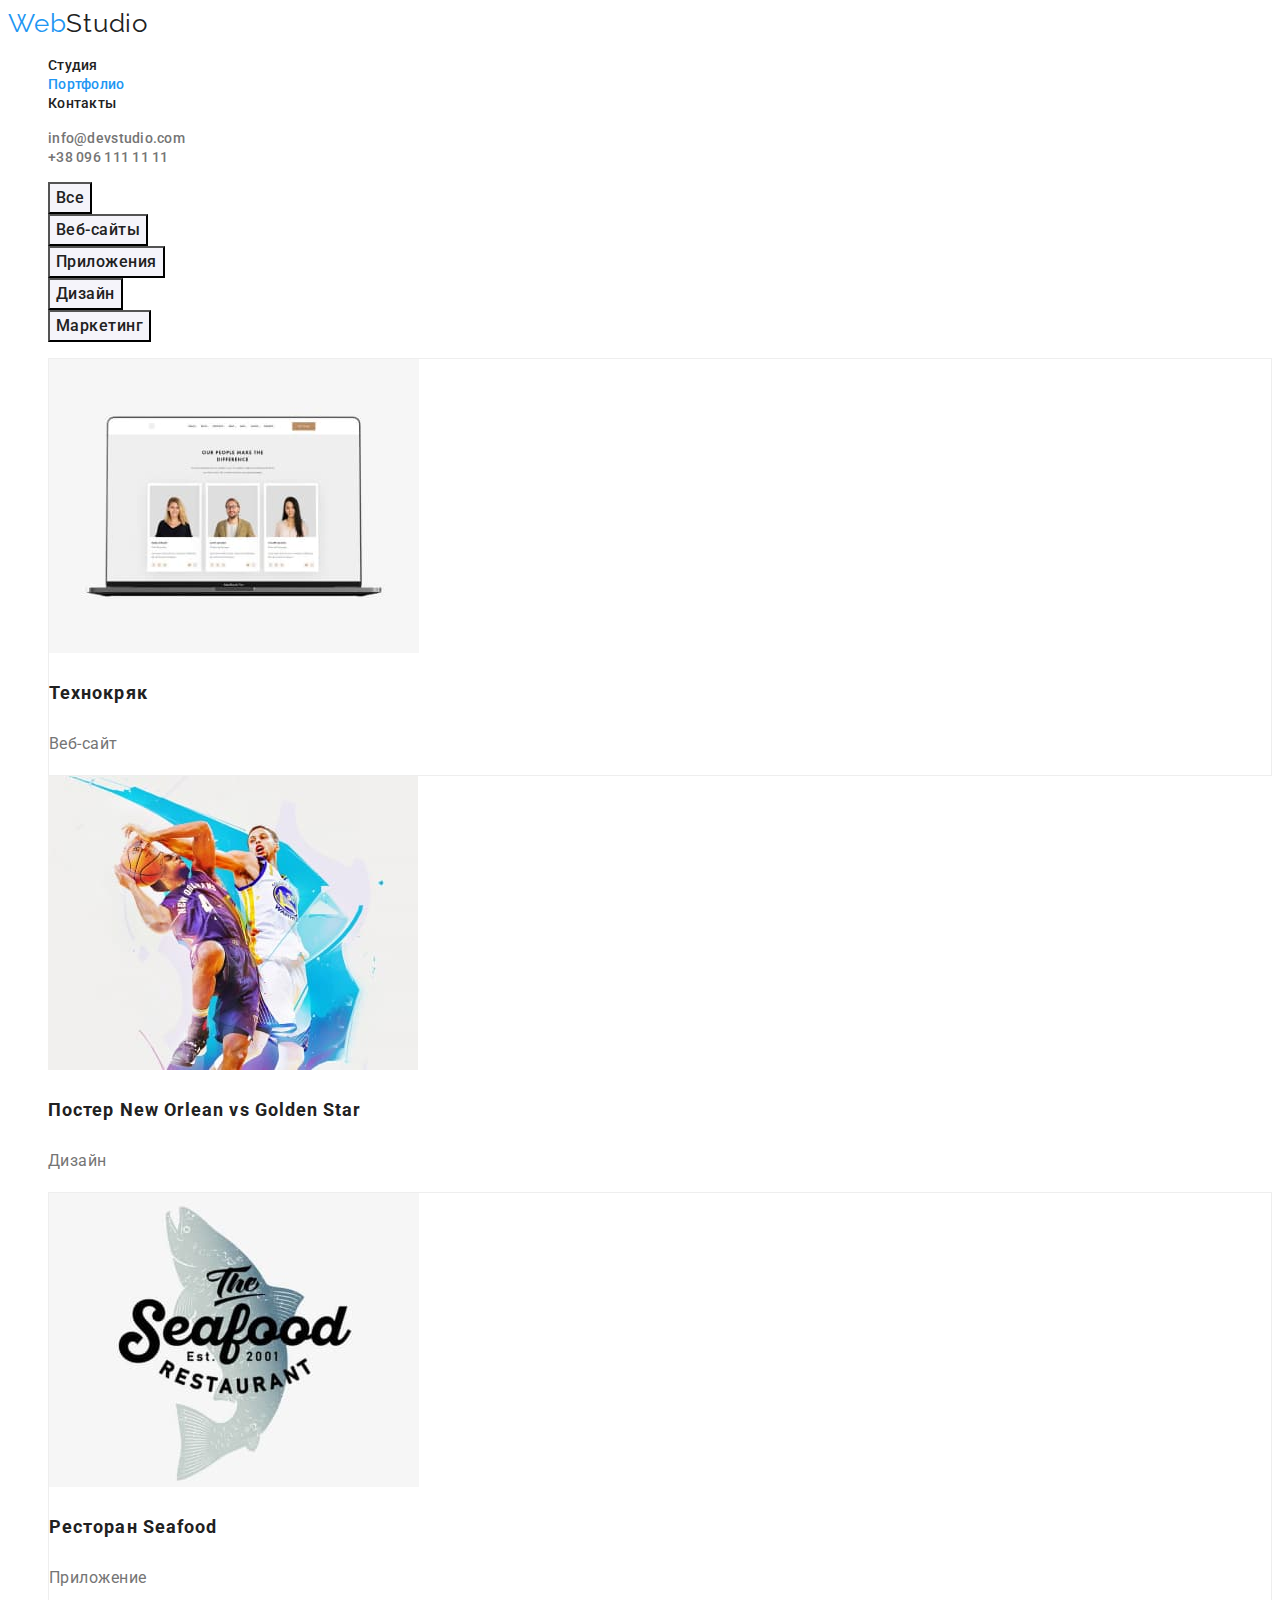
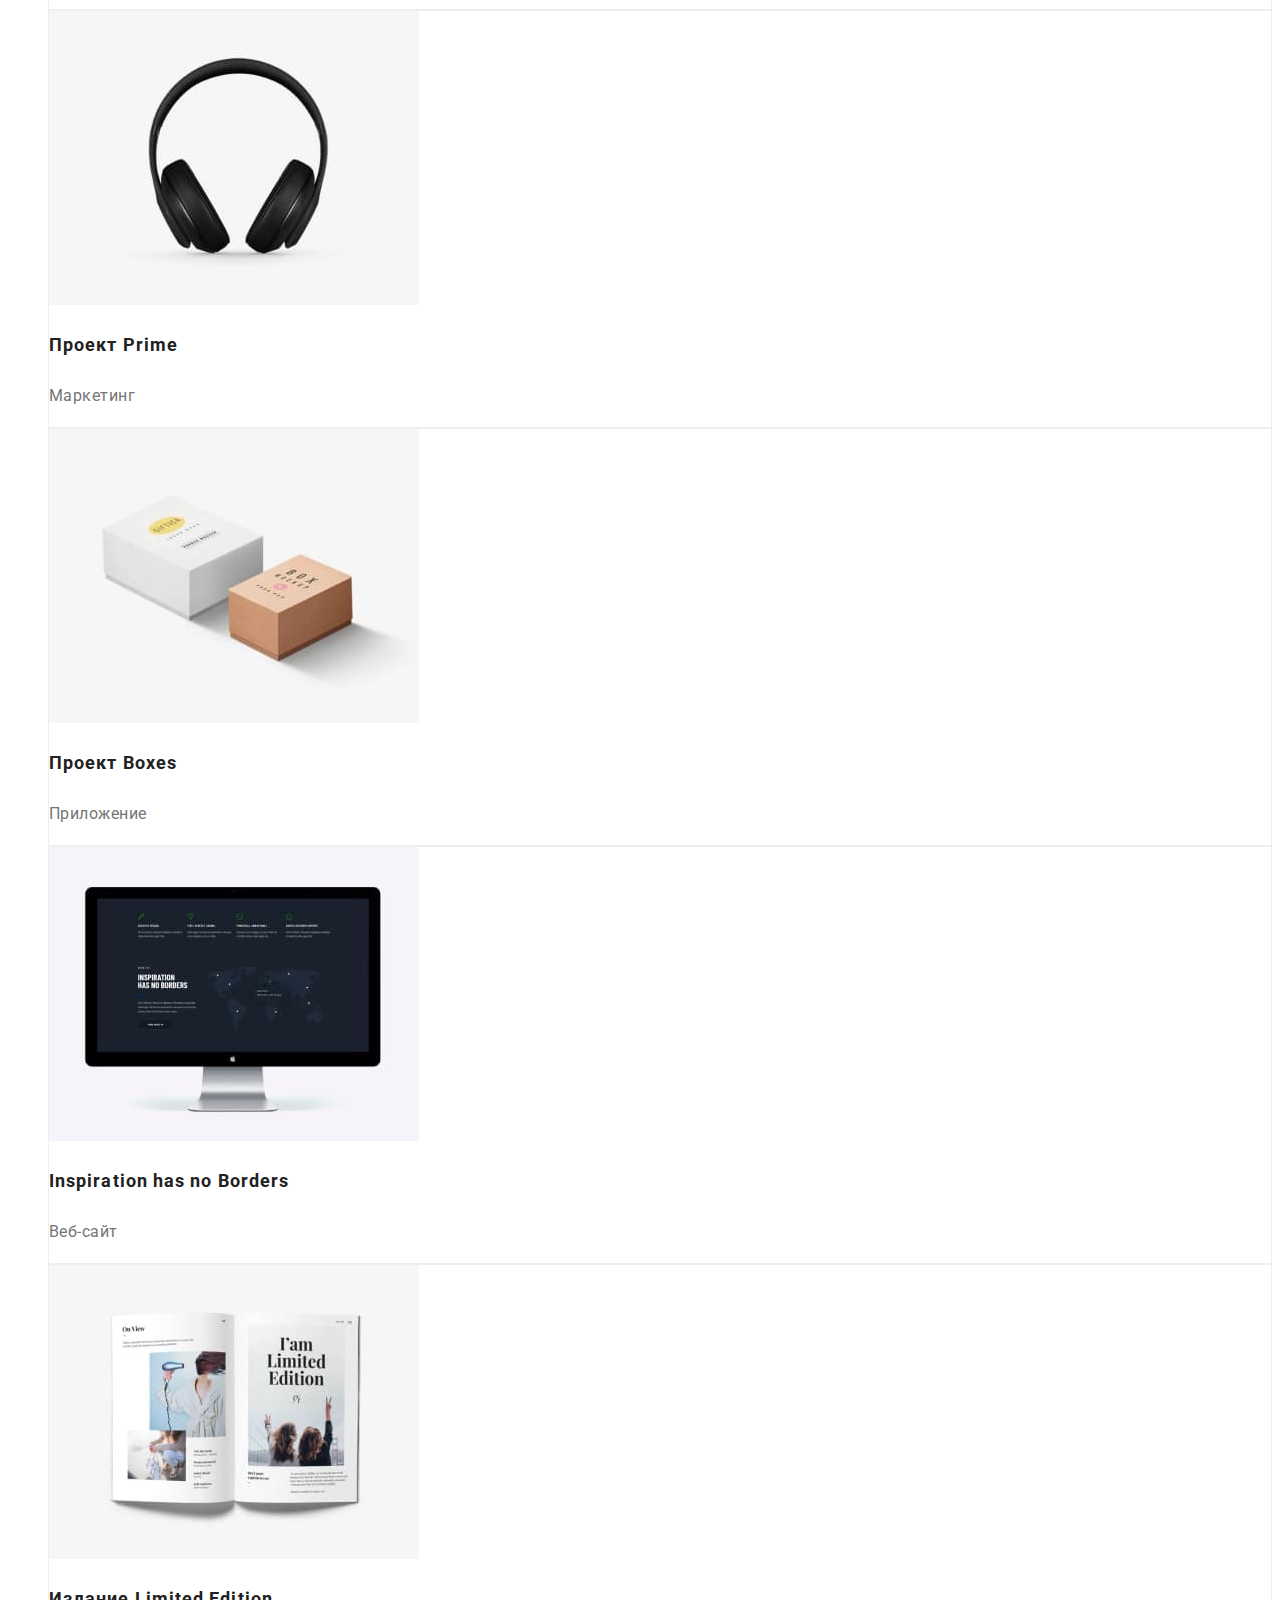
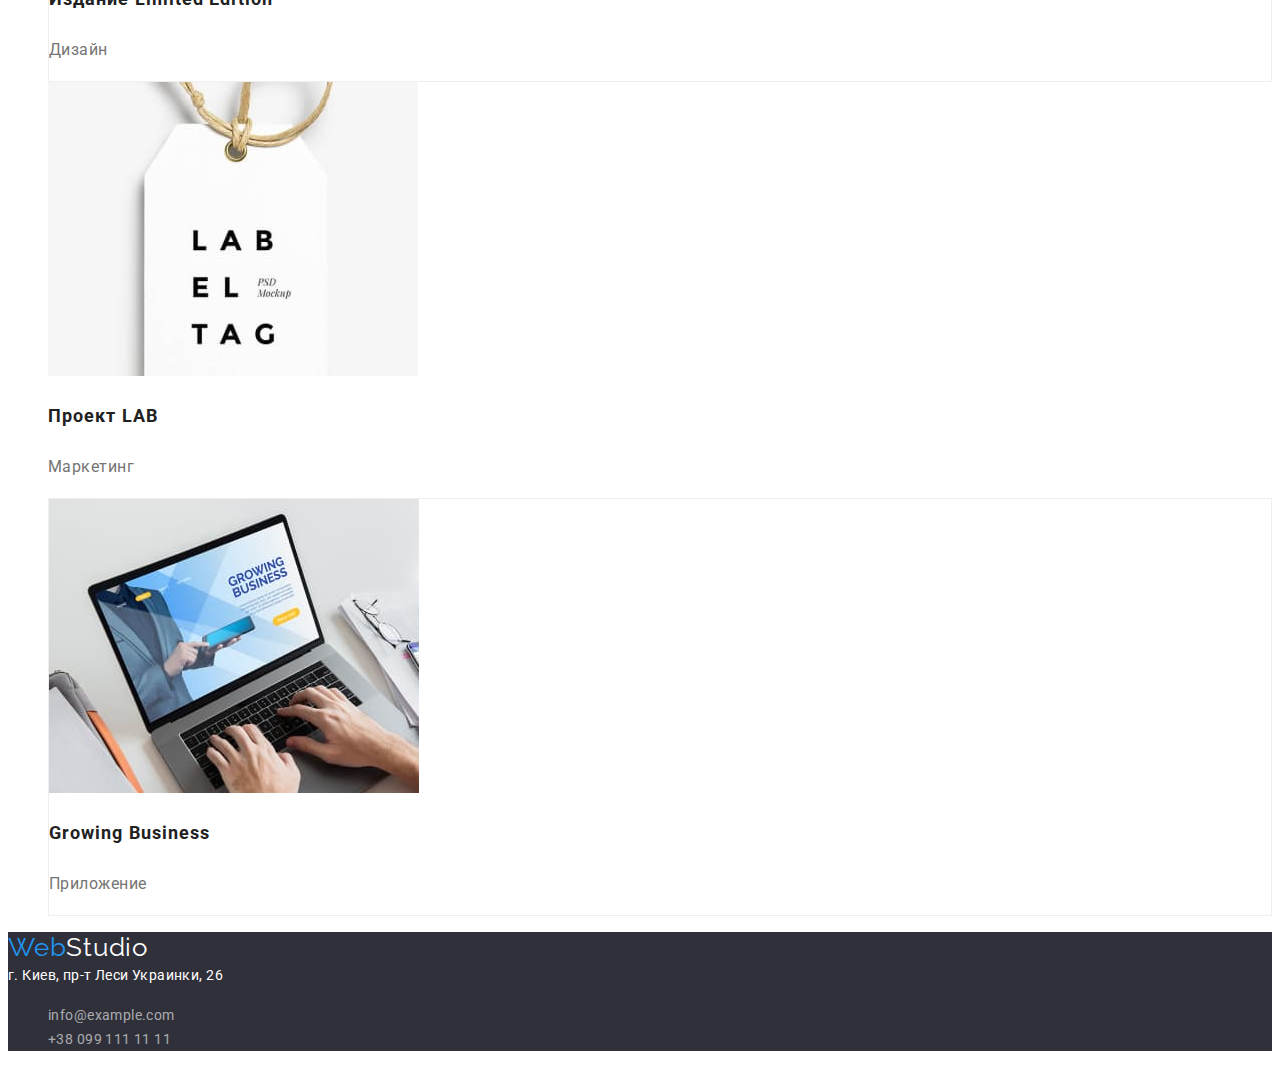
==== portfolio.html @ fc3a2553 "Initial commit" ====
<!DOCTYPE html>
<html lang="ru">
  <head>
    <meta charset="UTF-8" />
    <meta http-equiv="X-UA-Compatible" content="IE=edge" />
    <meta name="viewport" content="width=device-width, initial-scale=1.0" />
    <title>Portfolio</title>
    <link
      href="https://fonts.googleapis.com/css2?family=Raleway:wght@700&family=Roboto:wght@400;500;700;900&display=swap"
      rel="stylesheet"/>
    <link rel="stylesheet" href="./css/styles.css" />
  </head>
  <body>
    <header class="header">
      <nav class="nav">
        <a class="nav-logo" href="./index.html" lang="en"><span class="slogan">Web</span>Studio</a>
        <ul class="nav-list">
          <li><a class="nav-link" href="./index.html">Студия</a></li>
          <li><a class="nav-link current" href="./portfolio.html">Портфолио</a></li>
          <li><a class="nav-link" href="/Контакты">Контакты</a></li>
        </ul>
      </nav>
      <ul class="header-list">
        <li><a class="header-link" href="mailto:info@devstudio.com">info@devstudio.com</a></li>
        <li><a class="header-link" href="tel:+380961111111">+38 096 111 11 11</a></li>
      </ul>
    </header>
    <main class="main">
      <section class="progect">
        <h1 hidden>Портфолио</h1>
        <ul class="progect-filtre">
          <li><button class="filtre-btn" type="button">Все</button></li>
          <li><button class="filtre-btn" type="button">Веб-сайты</button></li>
          <li><button class="filtre-btn" type="button">Приложения</button></li>
          <li><button class="filtre-btn" type="button">Дизайн</button></li>
          <li><button class="filtre-btn" type="button">Маркетинг</button></li>
        </ul>
        <ul class="progect-list">
          <li class="progect-item">
            <img
              class="progect-photo"
              src="./images/portfolio/img1.jpg"
              alt="Пример веб-страницы на ноутбуке"
              width="370"
              height="294"
            />
            <h3 class="progect-title">Технокряк</h3>
            <p class="progect-text">Веб-сайт</p>
          </li>
          <li class="progecto-item">
            <img
              class="progect-photo"
              src="./images/portfolio/img2.jpg"
              alt="Постер баскетбол Новый Орлеан против Золотых звезд"
              width="370"
              height="294"
            />
            <h3 class="progect-title">Постер New Orlean vs Golden Star</h3>
            <p class="progect-text">Дизайн</p>
          </li>
          <li class="progect-item">
            <img
              class="progect-photo"
              src="./images/portfolio/img3.jpg"
              alt="Эмблема рестрорана Морская еда"
              width="370"
              height="294"
            />
            <h3 class="progect-title">Ресторан Seafood</h3>
            <p class="progect-text">Приложение</p>
          </li>
          <li class="progect-item">
            <img
              class="progect-photo"
              src="./images/portfolio/img4.jpg"
              alt="Черные блу туз наушники"
              width="370"
              height="294"
            />
            <h3 class="progect-title">Проект Prime</h3>
            <p class="progect-text">Маркетинг</p>
          </li>
          <li class="progect-item">
            <img
              class="progect-photo"
              src="./images/portfolio/img5.jpg"
              alt="Макет двух коробок белого и кирпичного цвета"
              width="370"
              height="294"
            />
            <h3 class="progect-title">Проект Boxes</h3>
            <p class="progect-text">Приложение</p>
          </li>
          <li class="progect-item">
            <img
              class="progect-photo"
              src="./images/portfolio/img6.jpg"
              alt="Пример веб-страницы на мониторе"
              width="370"
              height="294"
            />
            <h3 class="progect-title" lang="en">Inspiration has no Borders</h3>
            <p class="progect-text">Веб-сайт</p>
          </li>
          <li class="progect-item">
            <img
              class="progect-photo"
              src="./images/portfolio/img7.jpg"
              alt="Страницы журнала Лимитед эдишион"
              width="370"
              height="294"
            />
            <h3 class="progect-title">Издание Limited Edition</h3>
            <p class="progect-text">Дизайн</p>
          </li>
          <li class="hero-item">
            <img
              class="hero-photo"
              src="./images/portfolio/img8.jpg"
              alt="Бирка с эмблемой Лаб"
              width="370"
              height="294"
            />
            <h3 class="progect-title">Проект LAB</h3>
            <p class="progect-text">Маркетинг</p>
          </li>
          <li class="progect-item">
            <img
              class="progect-photo"
              src="./images/portfolio/img9.jpg"
              alt="Ноутбук с открытым приложением Гроувинг бизнес"
              width="370"
              height="294"
            />
            <h3 class="progect-title" lang="en">Growing Business</h3>
            <p class="progect-text">Приложение</p>
          </li>
        </ul>
      </section>
    </main>
    <footer class="footer">
      <a class="footer-logo" href="./index.html" lang="en"><span class="slogan">Web</span>Studio</a>
      <address class="footer-address">г. Киев, пр-т Леси Украинки, 26</address>
      <ul class="footer-list">
        <li><a class="footer-link" href="mailto:info@devstudio.com">info@example.com</a></li>
        <li><a class="footer-link" href="tel:+380961111111">+38 099 111 11 11</a></li>
      </ul>
    </footer>
  </body>
</html>
---- css/styles.css ----
:root {
    --brand-color: #212121;
    --text-color: #757575;
    --hero-title-color: #FFFFFF;
    --accent-color: #2196F3;
}

body {  
  color: var(--brand-color);
  font-family: Roboto, sans-serif;
}

ul {
   list-style: none; 
}

 .nav .nav-logo {
    color: var(--brand-color);
    font-family: Raleway, sans-serif;
    font-size: 26px;
    line-height: calc(31 / 26);
    letter-spacing: 0.03em;
    text-decoration: none;
}

.slogan {
    color: var(--accent-color);
    font-family: Raleway, sans-serif;
    font-size: 26px;
    line-height: calc(31 / 26);
    letter-spacing: 0.03em;
}

.nav-link {
    color: var(--brand-color);
    font-weight: 500;
    font-size: 14px;
    line-height: calc(16 / 14);
    letter-spacing: 0.02em;
    text-decoration: none;
}
.nav-link:hover,
.nav-link:focus {
    color: var(--accent-color);
}
.nav-link.current {
    color: var(--accent-color);
}

.header-link {
    color: var(--text-color);
    font-weight: 500;
    font-size: 14px;
    line-height: calc(16 / 14);
    letter-spacing: 0.02em;
    text-decoration: none;    
}
.header-link:hover,
.header-link:focus {
    color: var(--accent-color);
}

.hero {
    background-color: #2F303A;
}

.hero-title  {
    color: var(--hero-title-color);
    font-size: 44px;
    line-height: calc(60 / 44);
    text-align: center;
    letter-spacing: 0.06em;
    text-transform: uppercase;
}
.hero-btn {
    font-family: inherit;
    background-color: var(--accent-color);
    color: var(--hero-title-color);
    font-weight: 700;
    font-size: 16px;
    line-height: calc(30 / 16);
    display: flex;
    align-items: center;
    text-align: center;
    letter-spacing: 0.06em;
    cursor: pointer;
}
.hero-btn:hover,
.hero-btn:focus,
.hero-btn:active {
    text-shadow: 0px 4px 4px rgba(0, 0, 0, 0.25);
}
.aside-title {
    color: var(--brand-color);
    font-size: 14px;
    line-height: calc(16 / 14);
    letter-spacing: 0.03em;
    text-transform: uppercase;

}
.aside-text {
    color: var(--text-color);
    font-size: 14px;
    line-height: calc(24 / 14) 24px;
    letter-spacing: 0.03em;
}
.team {
    background-color: #F5F4FA;
}
.about-title,
.team-title {
    color:  var(--brand-color);
    font-size: 36px;
    line-height: calc(42 / 36);
    text-align: center;
    letter-spacing: 0.03em;
}
.team-name {
    color: var(--brand-color);
    font-size: 16px;
    line-height: calc(19 / 16);
    letter-spacing: 0.03em;
}
.team-text {
    color: var(--text-color);
    font-size: 16px;
    line-height: calc(19 / 16);
    letter-spacing: 0.03em;
}
.footer {
     background-color: #2F303A;
}
.footer-logo {
    color: var(--hero-title-color);
    font-family: Raleway, sans-serif;
    font-size: 26px;
    line-height: calc(31 / 26);
    letter-spacing: 0.03em;
    text-decoration: none;
}
.footer-address {
    color: var(--hero-title-color);
    font-size: 14px;
    line-height: calc(24 / 14);
    letter-spacing: 0.03em;
    font-style: normal;

}
.footer-link {
    color: rgba(255, 255, 255, 0.6);
    font-size: 14px;
    line-height: calc(24 / 14);
    letter-spacing: 0.03em;
    text-decoration: none;          
}
.footer-link:hover,
.footer-link:focus {
    color: var(--accent-color);
    text-shadow: 0px 4px 4px rgba(0, 0, 0, 0.25);
}



.filtre-btn {
    font-family: inherit;
    background-color: #F5F4FA;
    color: var(--brand-color);
    font-weight: 500;
    font-size: 16px;
    line-height: calc(26 / 16);
    letter-spacing: 0.03em;
    text-align: center;
}
.filtre-btn:hover,
.filtre-btn:focus,
.filtre-btn:active
 {
    background-color: var(--accent-color);
    color: var(--hero-title-color);
    cursor: pointer;
}

.progect-item {
    border: 1px solid #EEEEEE;
}
.progect-title {
    color: var(--brand-color);
    font-size: 18px;
    line-height: calc(36 / 18);
    letter-spacing: 0.06em;

}
.progect-text {
    color: var(--text-color);
    font-size: 16px;
    line-height: calc(30 / 16);
    letter-spacing: 0.03em;

}
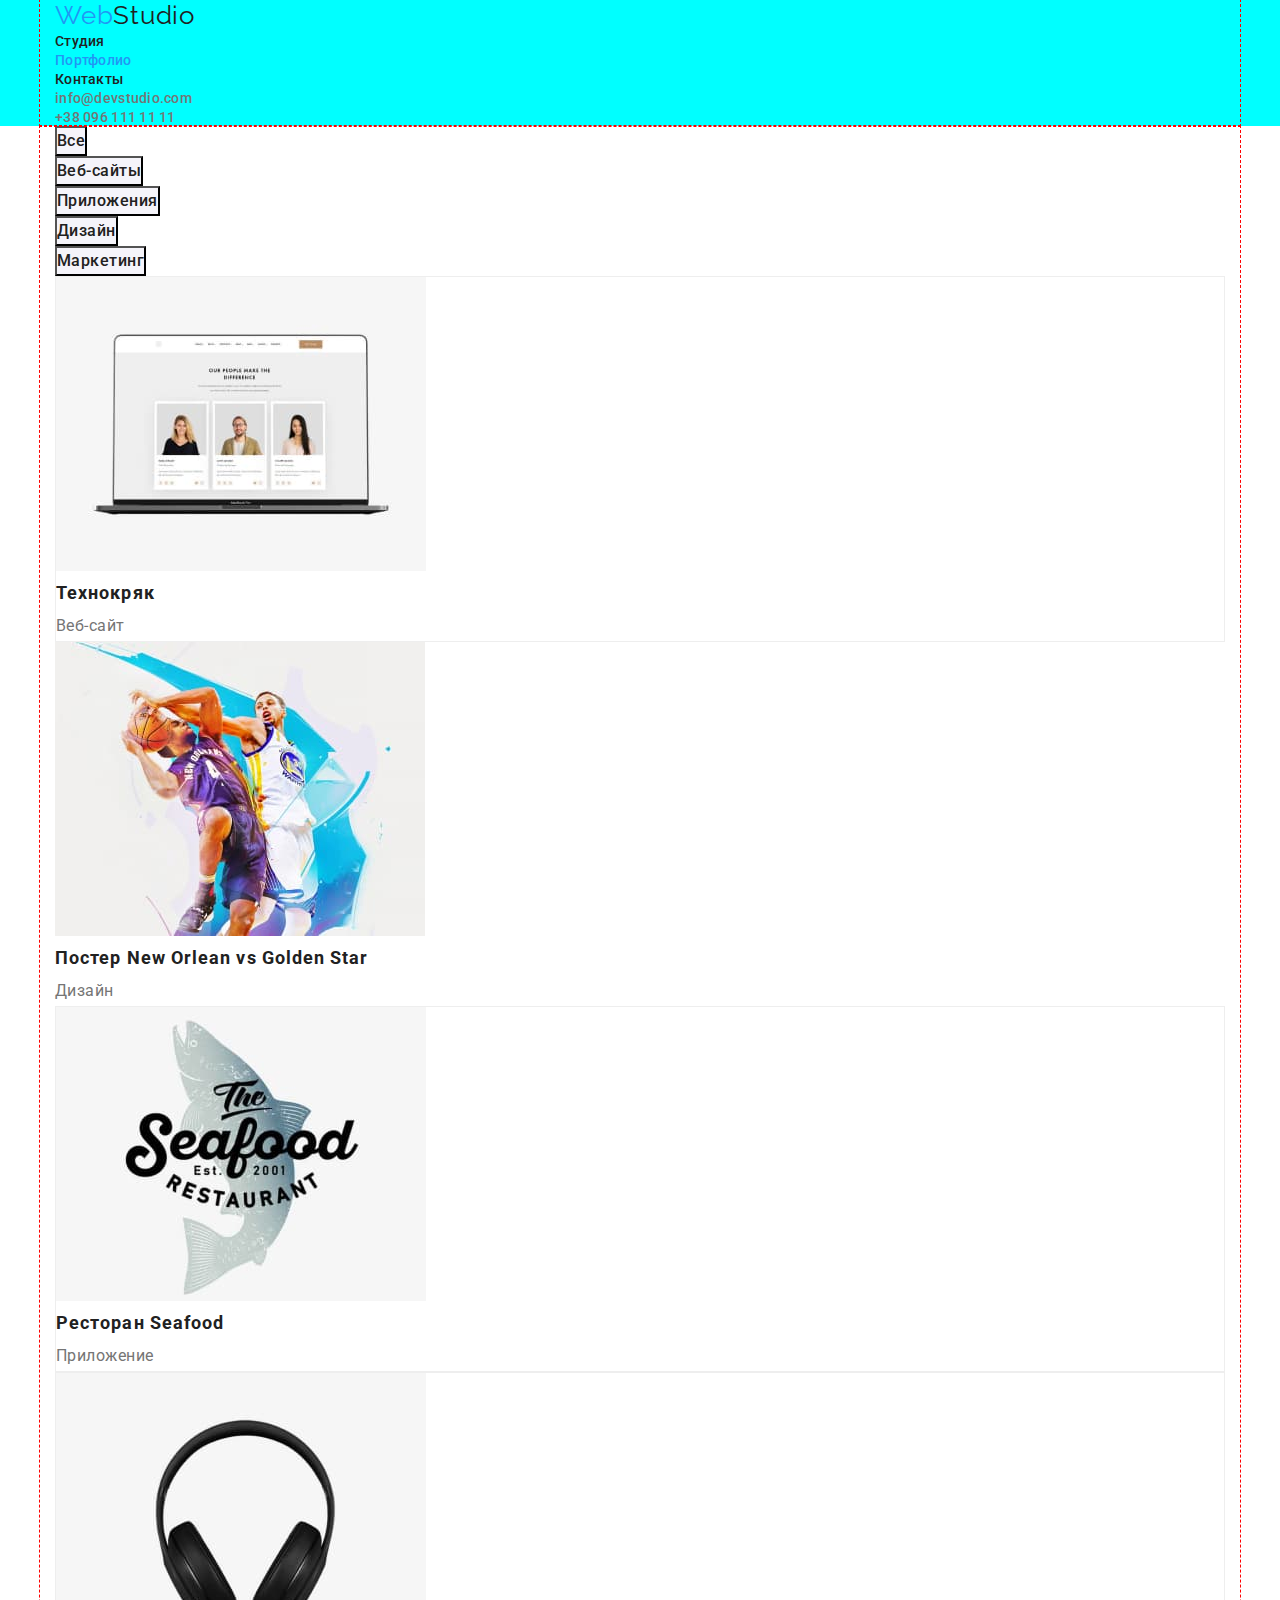
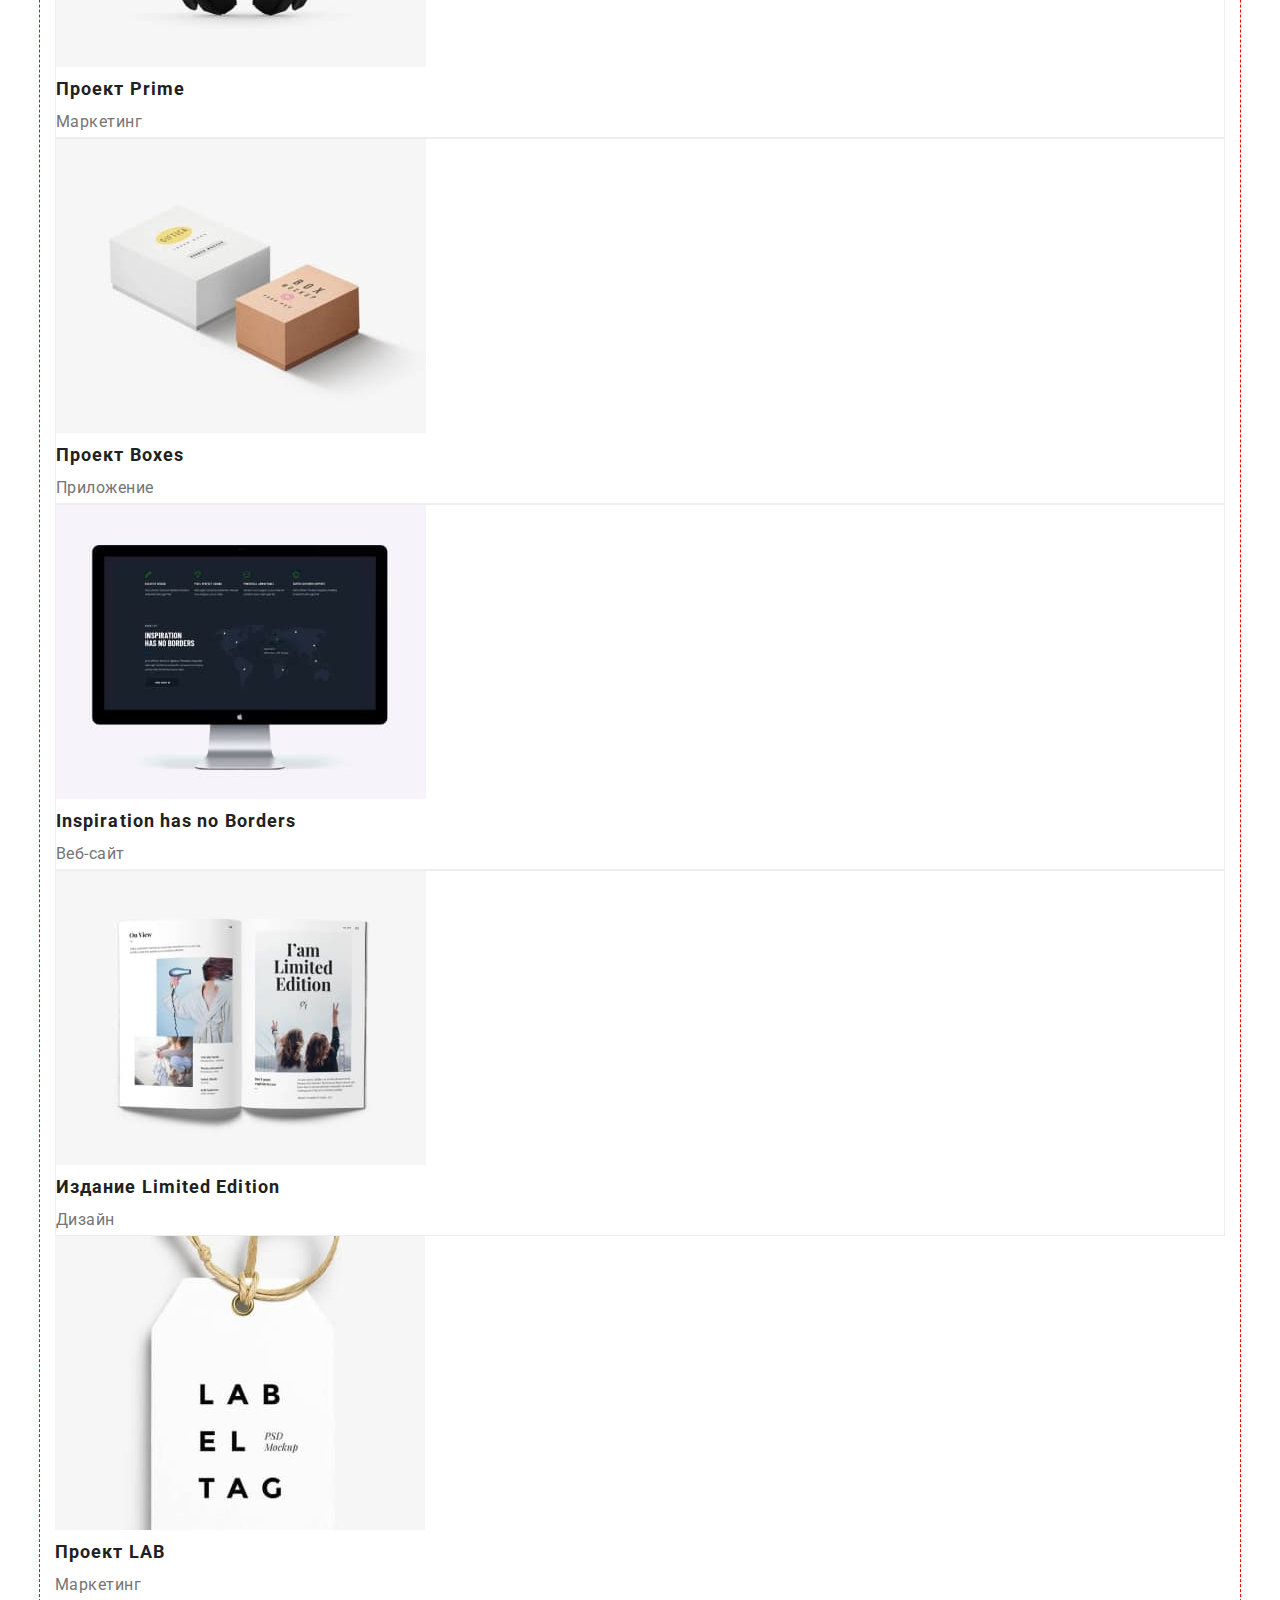
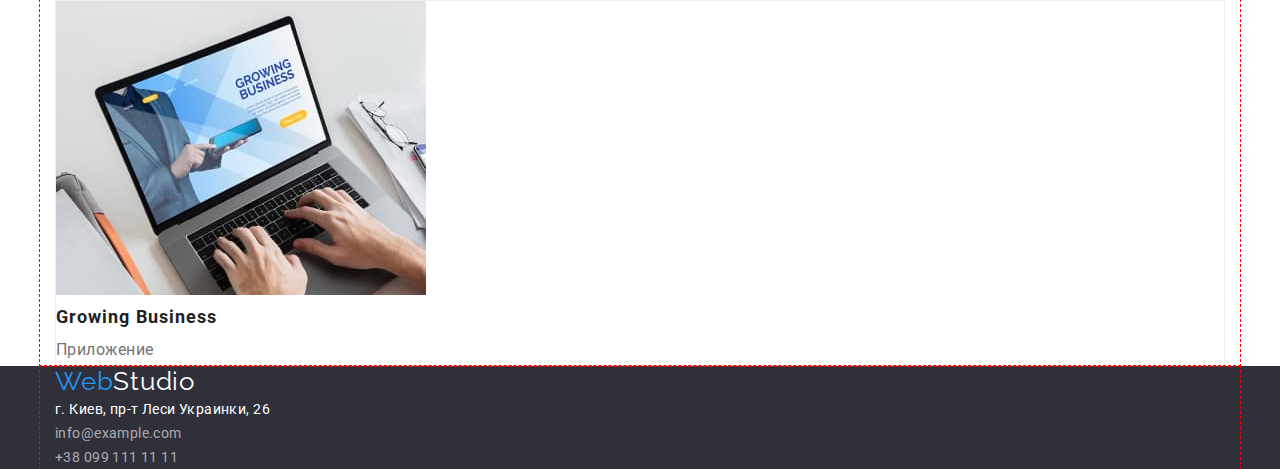
==== commit fb7d41db: "Додала клас container" ====
--- a/portfolio.html
+++ b/portfolio.html
@@ -8,10 +8,12 @@
     <link
       href="https://fonts.googleapis.com/css2?family=Raleway:wght@700&family=Roboto:wght@400;500;700;900&display=swap"
       rel="stylesheet"/>
+      <link rel="stylesheet" href="https://cdnjs.cloudflare.com/ajax/libs/modern-normalize/1.1.0/modern-normalize.min.css" integrity="sha512-wpPYUAdjBVSE4KJnH1VR1HeZfpl1ub8YT/NKx4PuQ5NmX2tKuGu6U/JRp5y+Y8XG2tV+wKQpNHVUX03MfMFn9Q==" crossorigin="anonymous" referrerpolicy="no-referrer" />
     <link rel="stylesheet" href="./css/styles.css" />
   </head>
   <body>
     <header class="header">
+      <div class="container">  
       <nav class="nav">
         <a class="nav-logo" href="./index.html" lang="en"><span class="slogan">Web</span>Studio</a>
         <ul class="nav-list">
@@ -24,9 +26,11 @@
         <li><a class="header-link" href="mailto:info@devstudio.com">info@devstudio.com</a></li>
         <li><a class="header-link" href="tel:+380961111111">+38 096 111 11 11</a></li>
       </ul>
+    </div>
     </header>
     <main class="main">
       <section class="progect">
+        <div class="container">
         <h1 hidden>Портфолио</h1>
         <ul class="progect-filtre">
           <li><button class="filtre-btn" type="button">Все</button></li>
@@ -136,15 +140,18 @@
             <p class="progect-text">Приложение</p>
           </li>
         </ul>
+      </div>
       </section>
     </main>
     <footer class="footer">
+      <div class="container">
       <a class="footer-logo" href="./index.html" lang="en"><span class="slogan">Web</span>Studio</a>
       <address class="footer-address">г. Киев, пр-т Леси Украинки, 26</address>
       <ul class="footer-list">
         <li><a class="footer-link" href="mailto:info@devstudio.com">info@example.com</a></li>
         <li><a class="footer-link" href="tel:+380961111111">+38 099 111 11 11</a></li>
       </ul>
+    </div>
     </footer>
   </body>
 </html>
--- a/css/styles.css
+++ b/css/styles.css
@@ -4,16 +4,46 @@
     --hero-title-color: #FFFFFF;
     --accent-color: #2196F3;
 }
+html {
+    box-sizing: border-box;
+}
+*, 
+*::before, 
+*::after {
+    box-sizing: inherit;
+    padding: 0;
+    margin: 0;
+}
 
 body {  
   color: var(--brand-color);
   font-family: Roboto, sans-serif;
+  margin: 0;
 }
 
 ul {
    list-style: none; 
-}
-
+   margin: 0;
+ 
+}
+h1, h2, h3, h4, h5, h6 { 
+   margin: 0;
+}
+a {
+    text-decoration: none;
+    color: currentColor;
+}
+
+.header {
+    background-color: aqua;
+}
+.container {
+    width: 1200px;
+    padding-left: 15px;
+    padding-right: 15px;
+    margin: auto;
+    outline: 1px dashed red;
+}
  .nav .nav-logo {
     color: var(--brand-color);
     font-family: Raleway, sans-serif;
@@ -62,6 +92,7 @@
 
 .hero {
     background-color: #2F303A;
+    text-align: center;
 }
 
 .hero-title  {
@@ -71,6 +102,7 @@
     text-align: center;
     letter-spacing: 0.06em;
     text-transform: uppercase;
+    margin-bottom: 30px;
 }
 .hero-btn {
     font-family: inherit;
@@ -79,16 +111,19 @@
     font-weight: 700;
     font-size: 16px;
     line-height: calc(30 / 16);
-    display: flex;
-    align-items: center;
-    text-align: center;
+    display: inline-block;
+    align-items: center; 
     letter-spacing: 0.06em;
     cursor: pointer;
+    border-radius: 4px;
+    padding: 10px 32px;
+    min-width: 200px;
 }
 .hero-btn:hover,
 .hero-btn:focus,
 .hero-btn:active {
     text-shadow: 0px 4px 4px rgba(0, 0, 0, 0.25);
+    
 }
 .aside-title {
     color: var(--brand-color);
@@ -96,6 +131,7 @@
     line-height: calc(16 / 14);
     letter-spacing: 0.03em;
     text-transform: uppercase;
+    margin-bottom: 10px;
 
 }
 .aside-text {
@@ -114,6 +150,12 @@
     line-height: calc(42 / 36);
     text-align: center;
     letter-spacing: 0.03em;
+    margin-bottom: 50px;
+}
+.team-item {
+    background-color: var(--hero-title-color);
+    min-width: 270px;
+    border-radius: 0px 0px 4px 4px;;
 }
 .team-name {
     color: var(--brand-color);
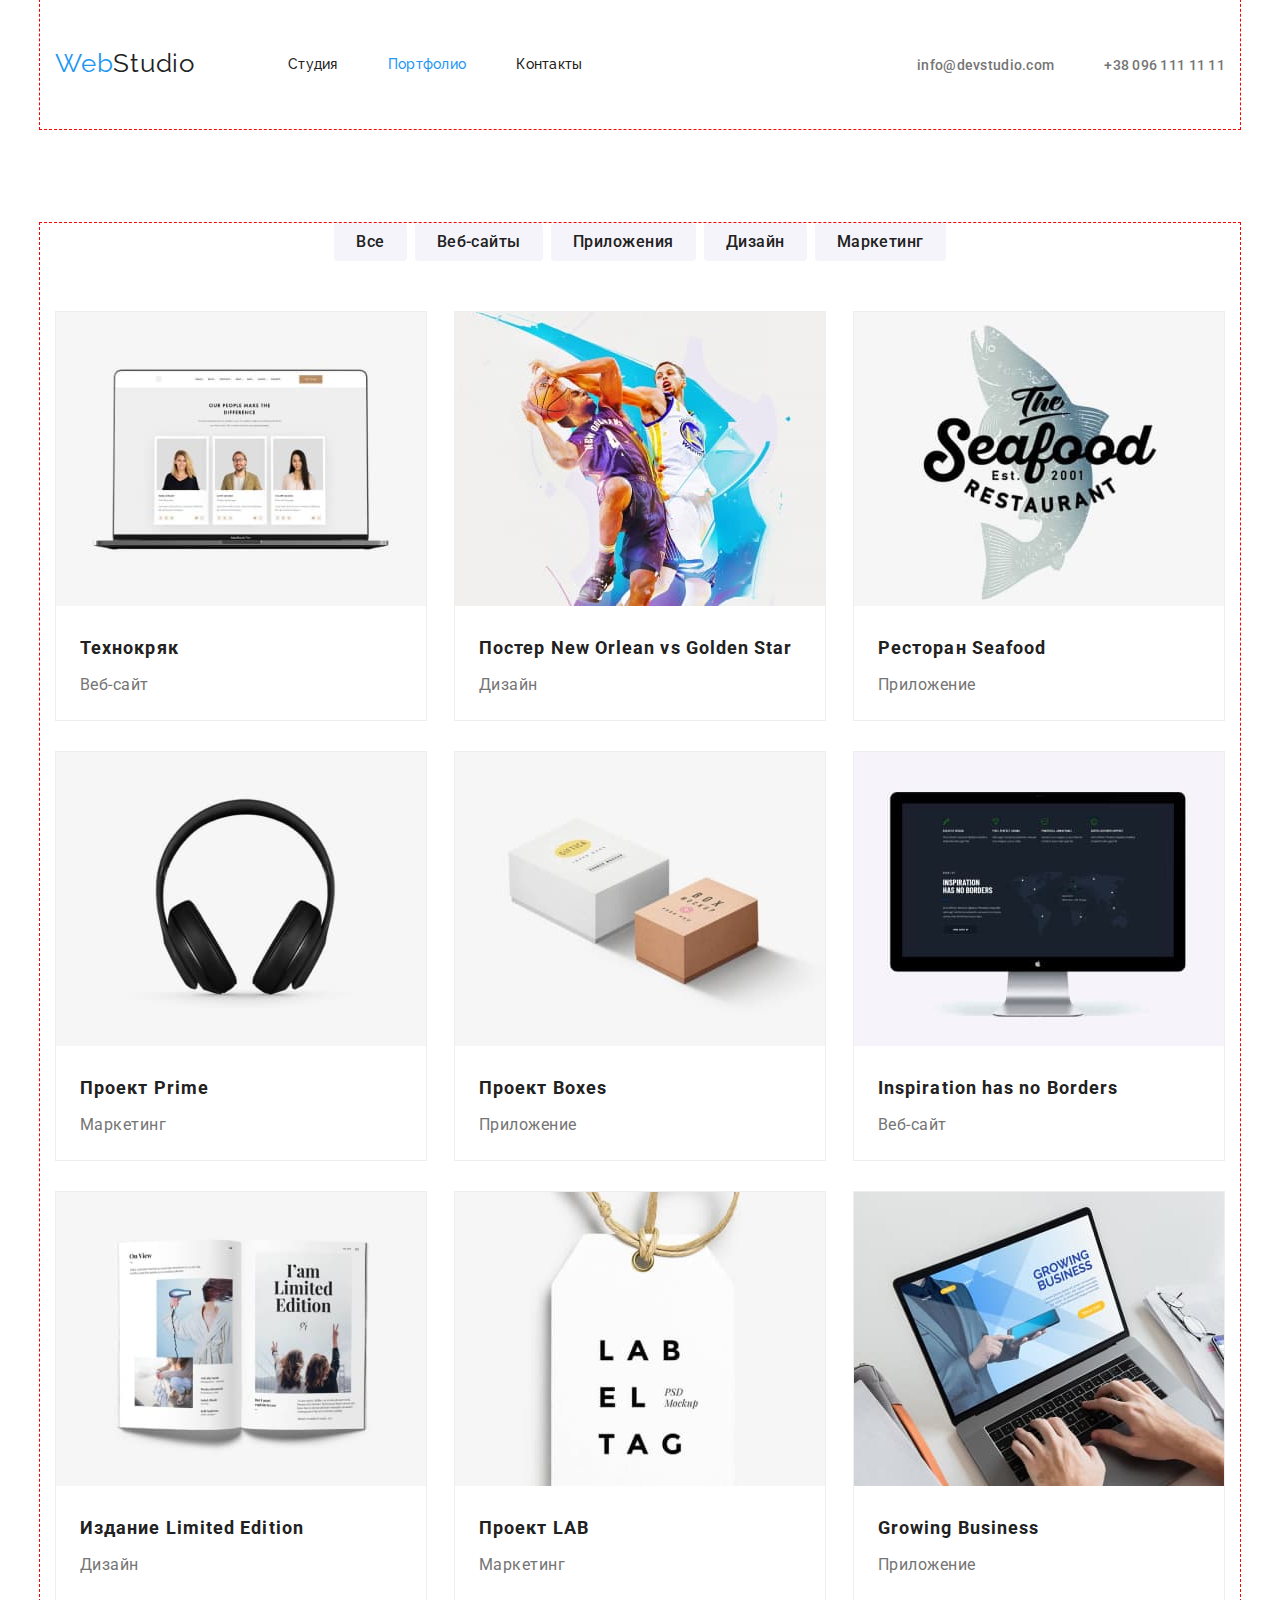
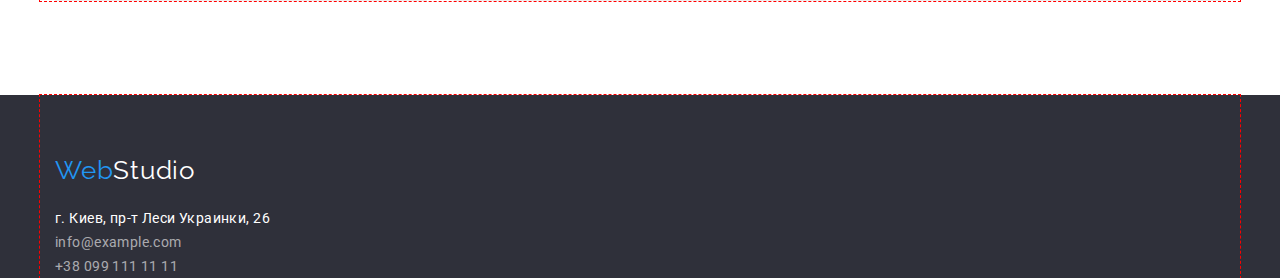
==== commit e89f5aad: "Готова дз" ====
--- a/portfolio.html
+++ b/portfolio.html
@@ -7,151 +7,164 @@
     <title>Portfolio</title>
     <link
       href="https://fonts.googleapis.com/css2?family=Raleway:wght@700&family=Roboto:wght@400;500;700;900&display=swap"
-      rel="stylesheet"/>
-      <link rel="stylesheet" href="https://cdnjs.cloudflare.com/ajax/libs/modern-normalize/1.1.0/modern-normalize.min.css" integrity="sha512-wpPYUAdjBVSE4KJnH1VR1HeZfpl1ub8YT/NKx4PuQ5NmX2tKuGu6U/JRp5y+Y8XG2tV+wKQpNHVUX03MfMFn9Q==" crossorigin="anonymous" referrerpolicy="no-referrer" />
+      rel="stylesheet"
+    />
+    <link
+      rel="stylesheet"
+      href="https://cdnjs.cloudflare.com/ajax/libs/modern-normalize/1.1.0/modern-normalize.min.css"
+      integrity="sha512-wpPYUAdjBVSE4KJnH1VR1HeZfpl1ub8YT/NKx4PuQ5NmX2tKuGu6U/JRp5y+Y8XG2tV+wKQpNHVUX03MfMFn9Q=="
+      crossorigin="anonymous"
+      referrerpolicy="no-referrer"
+    />
     <link rel="stylesheet" href="./css/styles.css" />
   </head>
   <body>
     <header class="header">
-      <div class="container">  
-      <nav class="nav">
-        <a class="nav-logo" href="./index.html" lang="en"><span class="slogan">Web</span>Studio</a>
-        <ul class="nav-list">
-          <li><a class="nav-link" href="./index.html">Студия</a></li>
-          <li><a class="nav-link current" href="./portfolio.html">Портфолио</a></li>
-          <li><a class="nav-link" href="/Контакты">Контакты</a></li>
+      <div class="container main-nav">
+        <nav class="nav">
+          <a class="nav-logo" href="./index.html" lang="en"><span class="slogan">Web</span>Studio</a>
+          <ul class="nav-list">
+            <li class="nav-item"><a class="nav-link" href="./index.html">Студия</a></li>
+            <li class="nav-item">
+              <a class="nav-link current" href="./portfolio.html">Портфолио</a>
+            </li>
+            <li class="nav-item"><a class="nav-link" href="/Контакты">Контакты</a></li>
+          </ul>
+        </nav>
+        <ul class="header-list">
+          <li class="header-item">
+            <a class="header-link" href="mailto:info@devstudio.com">info@devstudio.com</a>
+          </li>
+          <li class="header-item">
+            <a class="header-link" href="tel:+380961111111">+38 096 111 11 11</a>
+          </li>
         </ul>
-      </nav>
-      <ul class="header-list">
-        <li><a class="header-link" href="mailto:info@devstudio.com">info@devstudio.com</a></li>
-        <li><a class="header-link" href="tel:+380961111111">+38 096 111 11 11</a></li>
-      </ul>
-    </div>
+      </div>
     </header>
     <main class="main">
       <section class="progect">
         <div class="container">
-        <h1 hidden>Портфолио</h1>
-        <ul class="progect-filtre">
-          <li><button class="filtre-btn" type="button">Все</button></li>
-          <li><button class="filtre-btn" type="button">Веб-сайты</button></li>
-          <li><button class="filtre-btn" type="button">Приложения</button></li>
-          <li><button class="filtre-btn" type="button">Дизайн</button></li>
-          <li><button class="filtre-btn" type="button">Маркетинг</button></li>
-        </ul>
-        <ul class="progect-list">
-          <li class="progect-item">
-            <img
-              class="progect-photo"
-              src="./images/portfolio/img1.jpg"
-              alt="Пример веб-страницы на ноутбуке"
-              width="370"
-              height="294"
-            />
-            <h3 class="progect-title">Технокряк</h3>
-            <p class="progect-text">Веб-сайт</p>
-          </li>
-          <li class="progecto-item">
-            <img
-              class="progect-photo"
-              src="./images/portfolio/img2.jpg"
-              alt="Постер баскетбол Новый Орлеан против Золотых звезд"
-              width="370"
-              height="294"
-            />
-            <h3 class="progect-title">Постер New Orlean vs Golden Star</h3>
-            <p class="progect-text">Дизайн</p>
-          </li>
-          <li class="progect-item">
-            <img
-              class="progect-photo"
-              src="./images/portfolio/img3.jpg"
-              alt="Эмблема рестрорана Морская еда"
-              width="370"
-              height="294"
-            />
-            <h3 class="progect-title">Ресторан Seafood</h3>
-            <p class="progect-text">Приложение</p>
-          </li>
-          <li class="progect-item">
-            <img
-              class="progect-photo"
-              src="./images/portfolio/img4.jpg"
-              alt="Черные блу туз наушники"
-              width="370"
-              height="294"
-            />
-            <h3 class="progect-title">Проект Prime</h3>
-            <p class="progect-text">Маркетинг</p>
-          </li>
-          <li class="progect-item">
-            <img
-              class="progect-photo"
-              src="./images/portfolio/img5.jpg"
-              alt="Макет двух коробок белого и кирпичного цвета"
-              width="370"
-              height="294"
-            />
-            <h3 class="progect-title">Проект Boxes</h3>
-            <p class="progect-text">Приложение</p>
-          </li>
-          <li class="progect-item">
-            <img
-              class="progect-photo"
-              src="./images/portfolio/img6.jpg"
-              alt="Пример веб-страницы на мониторе"
-              width="370"
-              height="294"
-            />
-            <h3 class="progect-title" lang="en">Inspiration has no Borders</h3>
-            <p class="progect-text">Веб-сайт</p>
-          </li>
-          <li class="progect-item">
-            <img
-              class="progect-photo"
-              src="./images/portfolio/img7.jpg"
-              alt="Страницы журнала Лимитед эдишион"
-              width="370"
-              height="294"
-            />
-            <h3 class="progect-title">Издание Limited Edition</h3>
-            <p class="progect-text">Дизайн</p>
-          </li>
-          <li class="hero-item">
-            <img
-              class="hero-photo"
-              src="./images/portfolio/img8.jpg"
-              alt="Бирка с эмблемой Лаб"
-              width="370"
-              height="294"
-            />
-            <h3 class="progect-title">Проект LAB</h3>
-            <p class="progect-text">Маркетинг</p>
-          </li>
-          <li class="progect-item">
-            <img
-              class="progect-photo"
-              src="./images/portfolio/img9.jpg"
-              alt="Ноутбук с открытым приложением Гроувинг бизнес"
-              width="370"
-              height="294"
-            />
-            <h3 class="progect-title" lang="en">Growing Business</h3>
-            <p class="progect-text">Приложение</p>
-          </li>
-        </ul>
-      </div>
+          <h1 class="visually-hidden">Портфолио</h1>
+          <ul class="progect-filtre">
+            <li><button class="filtre-btn" type="button">Все</button></li>
+            <li><button class="filtre-btn" type="button">Веб-сайты</button></li>
+            <li><button class="filtre-btn" type="button">Приложения</button></li>
+            <li><button class="filtre-btn" type="button">Дизайн</button></li>
+            <li><button class="filtre-btn" type="button">Маркетинг</button></li>
+          </ul>
+          <ul class="progect-list">
+            <li class="progect-item">
+              <img
+                class="progect-photo"
+                src="./images/portfolio/img1.jpg"
+                alt="Пример веб-страницы на ноутбуке"
+                width="370"
+                height="294"
+              />
+              <h3 class="progect-title">Технокряк</h3>
+              <p class="progect-text">Веб-сайт</p>
+            </li>
+            <li class="progect-item">
+              <img
+                class="progect-photo"
+                src="./images/portfolio/img2.jpg"
+                alt="Постер баскетбол Новый Орлеан против Золотых звезд"
+                width="370"
+                height="294"
+              />
+              <h3 class="progect-title">Постер New Orlean vs Golden Star</h3>
+              <p class="progect-text">Дизайн</p>
+            </li>
+            <li class="progect-item">
+              <img
+                class="progect-photo"
+                src="./images/portfolio/img3.jpg"
+                alt="Эмблема рестрорана Морская еда"
+                width="370"
+                height="294"
+              />
+              <h3 class="progect-title">Ресторан Seafood</h3>
+              <p class="progect-text">Приложение</p>
+            </li>
+            <li class="progect-item">
+              <img
+                class="progect-photo"
+                src="./images/portfolio/img4.jpg"
+                alt="Черные блу туз наушники"
+                width="370"
+                height="294"
+              />
+              <h3 class="progect-title">Проект Prime</h3>
+              <p class="progect-text">Маркетинг</p>
+            </li>
+            <li class="progect-item">
+              <img
+                class="progect-photo"
+                src="./images/portfolio/img5.jpg"
+                alt="Макет двух коробок белого и кирпичного цвета"
+                width="370"
+                height="294"
+              />
+              <h3 class="progect-title">Проект Boxes</h3>
+              <p class="progect-text">Приложение</p>
+            </li>
+            <li class="progect-item">
+              <img
+                class="progect-photo"
+                src="./images/portfolio/img6.jpg"
+                alt="Пример веб-страницы на мониторе"
+                width="370"
+                height="294"
+              />
+              <h3 class="progect-title" lang="en">Inspiration has no Borders</h3>
+              <p class="progect-text">Веб-сайт</p>
+            </li>
+            <li class="progect-item">
+              <img
+                class="progect-photo"
+                src="./images/portfolio/img7.jpg"
+                alt="Страницы журнала Лимитед эдишион"
+                width="370"
+                height="294"
+              />
+              <h3 class="progect-title">Издание Limited Edition</h3>
+              <p class="progect-text">Дизайн</p>
+            </li>
+            <li class="progect-item">
+              <img
+                class="hero-photo"
+                src="./images/portfolio/img8.jpg"
+                alt="Бирка с эмблемой Лаб"
+                width="370"
+                height="294"
+              />
+              <h3 class="progect-title">Проект LAB</h3>
+              <p class="progect-text">Маркетинг</p>
+            </li>
+            <li class="progect-item">
+              <img
+                class="progect-photo"
+                src="./images/portfolio/img9.jpg"
+                alt="Ноутбук с открытым приложением Гроувинг бизнес"
+                width="370"
+                height="294"
+              />
+              <h3 class="progect-title" lang="en">Growing Business</h3>
+              <p class="progect-text">Приложение</p>
+            </li>
+          </ul>
+        </div>
       </section>
     </main>
     <footer class="footer">
       <div class="container">
-      <a class="footer-logo" href="./index.html" lang="en"><span class="slogan">Web</span>Studio</a>
-      <address class="footer-address">г. Киев, пр-т Леси Украинки, 26</address>
-      <ul class="footer-list">
-        <li><a class="footer-link" href="mailto:info@devstudio.com">info@example.com</a></li>
-        <li><a class="footer-link" href="tel:+380961111111">+38 099 111 11 11</a></li>
-      </ul>
-    </div>
+        <a class="footer-logo" href="./index.html" lang="en"><span class="slogan">Web</span>Studio</a>
+        <address class="footer-address">г. Киев, пр-т Леси Украинки, 26</address>
+        <ul class="footer-list">
+          <li><a class="footer-link" href="mailto:info@devstudio.com">info@example.com</a></li>
+          <li><a class="footer-link" href="tel:+380961111111">+38 099 111 11 11</a></li>
+        </ul>
+      </div>
     </footer>
   </body>
 </html>
--- a/css/styles.css
+++ b/css/styles.css
@@ -23,28 +23,38 @@
 
 ul {
    list-style: none; 
+   margin: 0;   
+}
+
+h1, h2, h3, h4, h5, h6, p { 
    margin: 0;
- 
-}
-h1, h2, h3, h4, h5, h6 { 
-   margin: 0;
-}
+}
+
 a {
     text-decoration: none;
     color: currentColor;
 }
 
-.header {
-    background-color: aqua;
-}
-.container {
+.container,  
+.container-team {
     width: 1200px;
     padding-left: 15px;
     padding-right: 15px;
-    margin: auto;
+    margin-left: auto;
+    margin-right: auto;
     outline: 1px dashed red;
 }
- .nav .nav-logo {
+ 
+.main-nav {
+    display: flex;
+    align-items: center;
+}
+
+.nav, .nav-logo {
+    display: flex;
+    padding-top: 24px;
+    padding-bottom: 25px;
+    margin-right: 93px;
     color: var(--brand-color);
     font-family: Raleway, sans-serif;
     font-size: 26px;
@@ -61,7 +71,20 @@
     letter-spacing: 0.03em;
 }
 
+.nav-list, .header-list {
+    display: flex;
+    margin-left: auto;
+}
+
+.nav-item + .nav-item,
+.header-item + .header-item {
+    margin-left: 50px;
+}
+
 .nav-link {
+    display: block;
+    padding-top: 32px;
+    padding-bottom: 32px;
     color: var(--brand-color);
     font-weight: 500;
     font-size: 14px;
@@ -69,15 +92,20 @@
     letter-spacing: 0.02em;
     text-decoration: none;
 }
+
 .nav-link:hover,
 .nav-link:focus {
     color: var(--accent-color);
 }
+
 .nav-link.current {
     color: var(--accent-color);
 }
 
 .header-link {
+    display: block;
+    padding-top: 32px;
+    padding-bottom: 32px;
     color: var(--text-color);
     font-weight: 500;
     font-size: 14px;
@@ -92,18 +120,19 @@
 
 .hero {
     background-color: #2F303A;
-    text-align: center;
+    text-align: center; 
 }
 
 .hero-title  {
+    margin-bottom: 30px;
     color: var(--hero-title-color);
     font-size: 44px;
     line-height: calc(60 / 44);
     text-align: center;
     letter-spacing: 0.06em;
-    text-transform: uppercase;
-    margin-bottom: 30px;
-}
+    text-transform: uppercase;    
+}
+
 .hero-btn {
     font-family: inherit;
     background-color: var(--accent-color);
@@ -122,9 +151,38 @@
 .hero-btn:hover,
 .hero-btn:focus,
 .hero-btn:active {
-    text-shadow: 0px 4px 4px rgba(0, 0, 0, 0.25);
-    
-}
+    text-shadow: 0px 4px 4px rgba(0, 0, 0, 0.25);   
+}
+
+.aside {
+   padding-top: 94px;
+   padding-bottom: 94px;
+}
+
+.visually-hidden {
+  position: absolute;
+  white-space: nowrap;
+  width: 1px;
+  height: 1px;
+  overflow: hidden;
+  border: 0;
+  padding: 0;
+  clip: rect(0 0 0 0);
+  clip-path: inset(50%);
+  margin: -1px;
+}
+
+.aside-list {
+    display: flex;
+    align-items: center;
+    gap: 30px;
+
+}
+
+.aside-item {
+    min-width: 270px;
+}
+
 .aside-title {
     color: var(--brand-color);
     font-size: 14px;
@@ -134,15 +192,33 @@
     margin-bottom: 10px;
 
 }
+
 .aside-text {
     color: var(--text-color);
     font-size: 14px;
     line-height: calc(24 / 14) 24px;
     letter-spacing: 0.03em;
 }
+
+.about {
+    padding-bottom: 94px;   
+}
+
+.about-list {
+    display: flex;
+    align-items: center;
+    gap: 30px;
+}
+
 .team {
     background-color: #F5F4FA;
 }
+
+.container-team {
+    padding-top: 94px;
+    padding-bottom: 94px;
+}
+
 .about-title,
 .team-title {
     color:  var(--brand-color);
@@ -152,27 +228,45 @@
     letter-spacing: 0.03em;
     margin-bottom: 50px;
 }
+
+.team-list {
+    display: flex;
+    align-items: center;
+    gap: 30px;
+}
 .team-item {
     background-color: var(--hero-title-color);
     min-width: 270px;
-    border-radius: 0px 0px 4px 4px;;
-}
+    border-radius: 0px 0px 4px 4px;
+}
+
 .team-name {
+    margin-top: 30px;
+    margin-bottom: 10px;
     color: var(--brand-color);
     font-size: 16px;
     line-height: calc(19 / 16);
     letter-spacing: 0.03em;
-}
+    text-align: center;
+}
+
 .team-text {
+    margin-bottom: 30px;
     color: var(--text-color);
     font-size: 16px;
     line-height: calc(19 / 16);
     letter-spacing: 0.03em;
-}
+    text-align: center;
+}
+
 .footer {
      background-color: #2F303A;
 }
+
 .footer-logo {
+    display: flex;
+    padding-top: 60px;
+    padding-bottom: 20px;
     color: var(--hero-title-color);
     font-family: Raleway, sans-serif;
     font-size: 26px;
@@ -180,6 +274,7 @@
     letter-spacing: 0.03em;
     text-decoration: none;
 }
+
 .footer-address {
     color: var(--hero-title-color);
     font-size: 14px;
@@ -188,13 +283,16 @@
     font-style: normal;
 
 }
+
 .footer-link {
+    padding-top: 9px;
     color: rgba(255, 255, 255, 0.6);
     font-size: 14px;
     line-height: calc(24 / 14);
     letter-spacing: 0.03em;
     text-decoration: none;          
 }
+
 .footer-link:hover,
 .footer-link:focus {
     color: var(--accent-color);
@@ -202,16 +300,35 @@
 }
 
 
+/* Portfolio*/
+
+
+.progect {
+    padding-top: 94px;
+    padding-bottom: 94px;
+}
+
+.progect-filtre {
+    display: flex;
+    justify-content: center;
+    gap: 8px;
+    margin: 0 auto;
+}
 
 .filtre-btn {
+    padding: 6px 22px;
+    margin-bottom: 50px;
     font-family: inherit;
     background-color: #F5F4FA;
+    border: transparent;
+    border-radius: 4px;
     color: var(--brand-color);
     font-weight: 500;
     font-size: 16px;
     line-height: calc(26 / 16);
     letter-spacing: 0.03em;
     text-align: center;
+    cursor: pointer;
 }
 .filtre-btn:hover,
 .filtre-btn:focus,
@@ -222,10 +339,23 @@
     cursor: pointer;
 }
 
+.progect-list {
+    display: flex;
+    flex-wrap: wrap;
+    justify-content: space-between;
+   
+}
+
 .progect-item {
+    margin-bottom: 30px;
+    min-width: 370px;
     border: 1px solid #EEEEEE;
 }
+.progect-item:nth-last-child(-n + 3) {
+    margin-bottom: 0;
+}
 .progect-title {
+    margin: 20px 24px 4px;
     color: var(--brand-color);
     font-size: 18px;
     line-height: calc(36 / 18);
@@ -233,11 +363,11 @@
 
 }
 .progect-text {
+    margin: 0px 24px 20px;
     color: var(--text-color);
     font-size: 16px;
     line-height: calc(30 / 16);
     letter-spacing: 0.03em;
-
 }
     
 
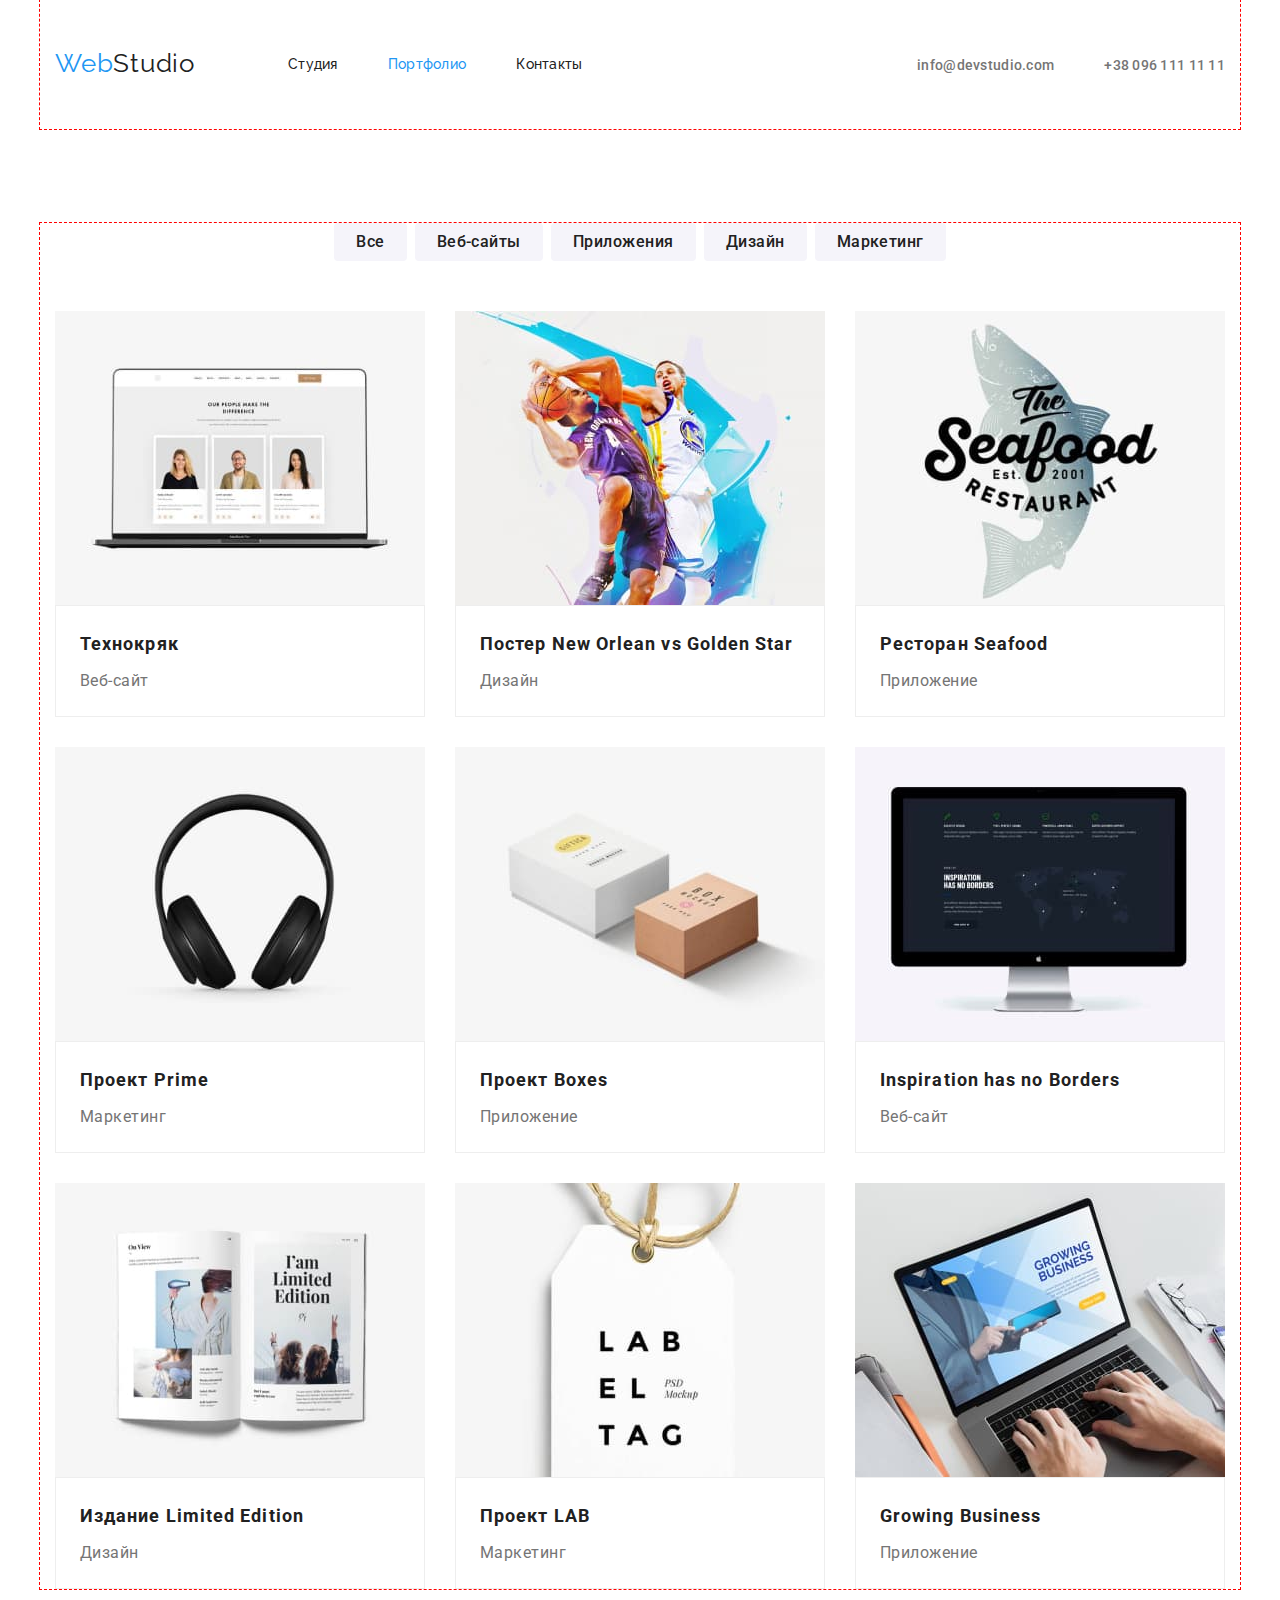
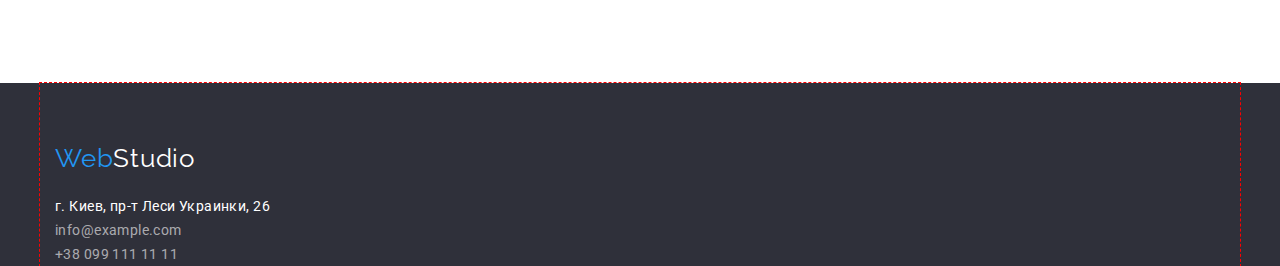
==== commit e81fbfca: "Готова дз (сітка зроблена через flex-basis)" ====
--- a/portfolio.html
+++ b/portfolio.html
@@ -61,8 +61,10 @@
                 width="370"
                 height="294"
               />
+              <div class="progect-border">
               <h3 class="progect-title">Технокряк</h3>
               <p class="progect-text">Веб-сайт</p>
+            </div>
             </li>
             <li class="progect-item">
               <img
@@ -72,8 +74,10 @@
                 width="370"
                 height="294"
               />
-              <h3 class="progect-title">Постер New Orlean vs Golden Star</h3>
+              <div class="progect-border">
+              <h3 class="progect-title" lang="en">Постер New Orlean vs Golden Star</h3>
               <p class="progect-text">Дизайн</p>
+              </div>
             </li>
             <li class="progect-item">
               <img
@@ -83,8 +87,10 @@
                 width="370"
                 height="294"
               />
+              <div class="progect-border">
               <h3 class="progect-title">Ресторан Seafood</h3>
               <p class="progect-text">Приложение</p>
+            </div>
             </li>
             <li class="progect-item">
               <img
@@ -94,8 +100,10 @@
                 width="370"
                 height="294"
               />
+              <div class="progect-border">
               <h3 class="progect-title">Проект Prime</h3>
               <p class="progect-text">Маркетинг</p>
+              </div>
             </li>
             <li class="progect-item">
               <img
@@ -105,8 +113,10 @@
                 width="370"
                 height="294"
               />
+              <div class="progect-border">
               <h3 class="progect-title">Проект Boxes</h3>
               <p class="progect-text">Приложение</p>
+            </div>
             </li>
             <li class="progect-item">
               <img
@@ -116,8 +126,10 @@
                 width="370"
                 height="294"
               />
+              <div class="progect-border">
               <h3 class="progect-title" lang="en">Inspiration has no Borders</h3>
               <p class="progect-text">Веб-сайт</p>
+            </div>
             </li>
             <li class="progect-item">
               <img
@@ -127,8 +139,10 @@
                 width="370"
                 height="294"
               />
+              <div class="progect-border">
               <h3 class="progect-title">Издание Limited Edition</h3>
               <p class="progect-text">Дизайн</p>
+              </div>
             </li>
             <li class="progect-item">
               <img
@@ -138,8 +152,10 @@
                 width="370"
                 height="294"
               />
+              <div class="progect-border">
               <h3 class="progect-title">Проект LAB</h3>
               <p class="progect-text">Маркетинг</p>
+            </div>
             </li>
             <li class="progect-item">
               <img
@@ -149,8 +165,10 @@
                 width="370"
                 height="294"
               />
+              <div class="progect-border">
               <h3 class="progect-title" lang="en">Growing Business</h3>
               <p class="progect-text">Приложение</p>
+            </div>
             </li>
           </ul>
         </div>
--- a/css/styles.css
+++ b/css/styles.css
@@ -3,7 +3,11 @@
     --text-color: #757575;
     --hero-title-color: #FFFFFF;
     --accent-color: #2196F3;
-}
+
+    --indent: 15px;
+    --items: 3;
+}
+
 html {
     box-sizing: border-box;
 }
@@ -23,11 +27,16 @@
 
 ul {
    list-style: none; 
-   margin: 0;   
+   margin: 0;
+   padding: 0;   
 }
 
 h1, h2, h3, h4, h5, h6, p { 
    margin: 0;
+}
+
+img {
+    display: block;
 }
 
 a {
@@ -40,8 +49,8 @@
     width: 1200px;
     padding-left: 15px;
     padding-right: 15px;
-    margin-left: auto;
-    margin-right: auto;
+    margin: 0 auto;
+
     outline: 1px dashed red;
 }
  
@@ -55,6 +64,7 @@
     padding-top: 24px;
     padding-bottom: 25px;
     margin-right: 93px;
+
     color: var(--brand-color);
     font-family: Raleway, sans-serif;
     font-size: 26px;
@@ -85,6 +95,7 @@
     display: block;
     padding-top: 32px;
     padding-bottom: 32px;
+
     color: var(--brand-color);
     font-weight: 500;
     font-size: 14px;
@@ -106,6 +117,7 @@
     display: block;
     padding-top: 32px;
     padding-bottom: 32px;
+
     color: var(--text-color);
     font-weight: 500;
     font-size: 14px;
@@ -135,7 +147,6 @@
 
 .hero-btn {
     font-family: inherit;
-    background-color: var(--accent-color);
     color: var(--hero-title-color);
     font-weight: 700;
     font-size: 16px;
@@ -144,7 +155,10 @@
     align-items: center; 
     letter-spacing: 0.06em;
     cursor: pointer;
+
+    background-color: var(--accent-color);
     border-radius: 4px;
+
     padding: 10px 32px;
     min-width: 200px;
 }
@@ -235,14 +249,16 @@
     gap: 30px;
 }
 .team-item {
+    min-width: 270px;
+
     background-color: var(--hero-title-color);
-    min-width: 270px;
     border-radius: 0px 0px 4px 4px;
 }
 
 .team-name {
     margin-top: 30px;
     margin-bottom: 10px;
+
     color: var(--brand-color);
     font-size: 16px;
     line-height: calc(19 / 16);
@@ -252,6 +268,7 @@
 
 .team-text {
     margin-bottom: 30px;
+
     color: var(--text-color);
     font-size: 16px;
     line-height: calc(19 / 16);
@@ -342,20 +359,28 @@
 .progect-list {
     display: flex;
     flex-wrap: wrap;
-    justify-content: space-between;
+    gap: 30px;
+   /* justify-content: space-between;*/
    
 }
 
 .progect-item {
-    margin-bottom: 30px;
+   /* margin-bottom: 30px;*/
     min-width: 370px;
+    flex-basis: calc((100%-(var(--indent)*(var(--items)-1))/var(--items)));
+
+   
+}
+/*.progect-item:nth-last-child(-n + 3) {
+    margin-bottom: 0;
+}*/
+.progect-border {
     border: 1px solid #EEEEEE;
 }
-.progect-item:nth-last-child(-n + 3) {
-    margin-bottom: 0;
-}
+
 .progect-title {
     margin: 20px 24px 4px;
+    
     color: var(--brand-color);
     font-size: 18px;
     line-height: calc(36 / 18);
@@ -364,6 +389,7 @@
 }
 .progect-text {
     margin: 0px 24px 20px;
+
     color: var(--text-color);
     font-size: 16px;
     line-height: calc(30 / 16);
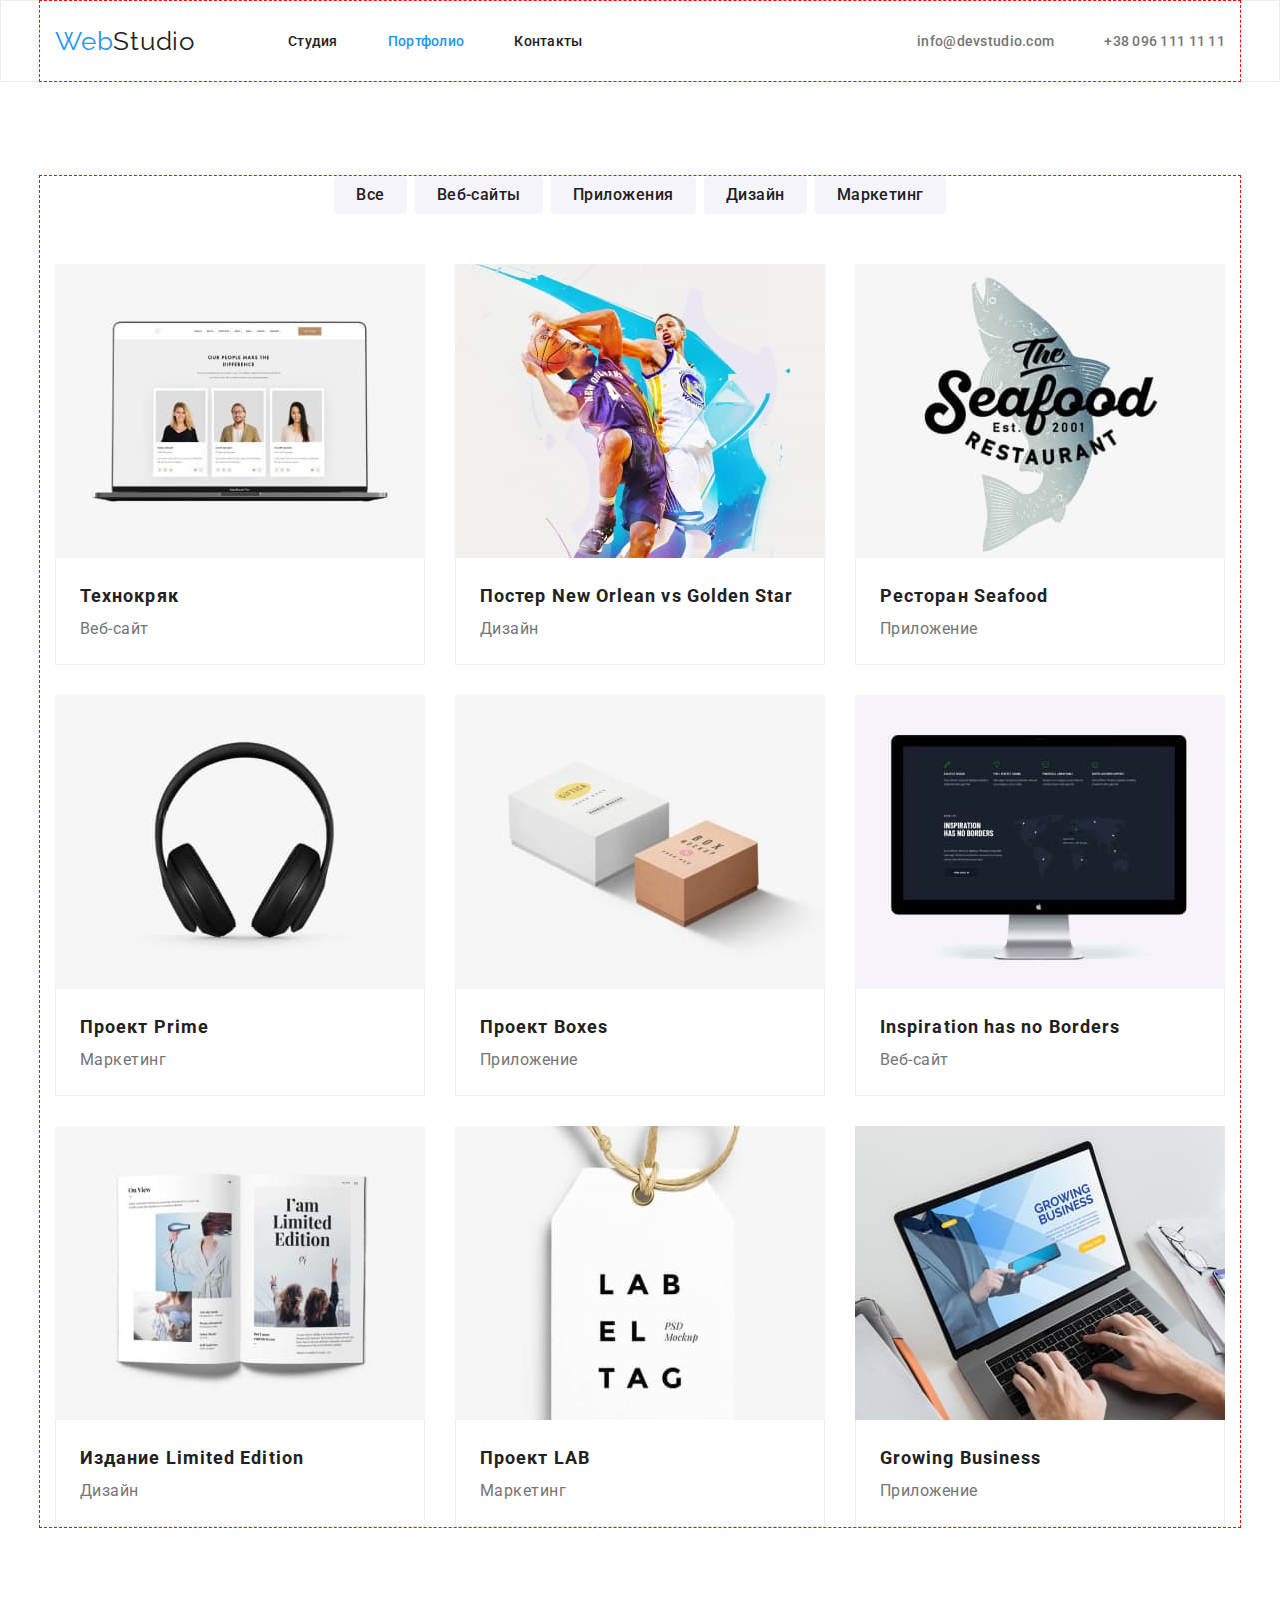
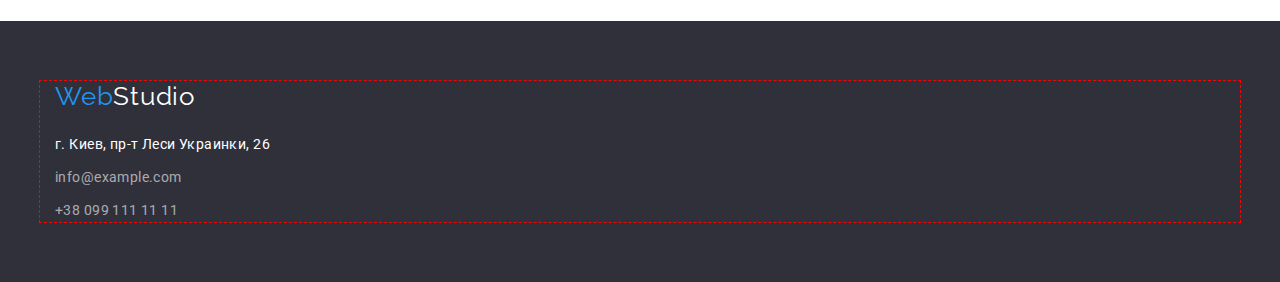
==== commit 9c2ef3bc: "Помилки виправлено" ====
--- a/portfolio.html
+++ b/portfolio.html
@@ -22,7 +22,9 @@
     <header class="header">
       <div class="container main-nav">
         <nav class="nav">
-          <a class="nav-logo" href="./index.html" lang="en"><span class="slogan">Web</span>Studio</a>
+          <a class="nav-logo" href="./index.html" lang="en"
+            ><span class="slogan">Web</span>Studio</a
+          >
           <ul class="nav-list">
             <li class="nav-item"><a class="nav-link" href="./index.html">Студия</a></li>
             <li class="nav-item">
@@ -42,7 +44,7 @@
       </div>
     </header>
     <main class="main">
-      <section class="progect">
+      <section class="section progect">
         <div class="container">
           <h1 class="visually-hidden">Портфолио</h1>
           <ul class="progect-filtre">
@@ -62,9 +64,9 @@
                 height="294"
               />
               <div class="progect-border">
-              <h3 class="progect-title">Технокряк</h3>
-              <p class="progect-text">Веб-сайт</p>
-            </div>
+                <h3 class="progect-title">Технокряк</h3>
+                <p class="progect-text">Веб-сайт</p>
+              </div>
             </li>
             <li class="progect-item">
               <img
@@ -75,8 +77,8 @@
                 height="294"
               />
               <div class="progect-border">
-              <h3 class="progect-title" lang="en">Постер New Orlean vs Golden Star</h3>
-              <p class="progect-text">Дизайн</p>
+                <h3 class="progect-title" lang="en">Постер New Orlean vs Golden Star</h3>
+                <p class="progect-text">Дизайн</p>
               </div>
             </li>
             <li class="progect-item">
@@ -88,9 +90,9 @@
                 height="294"
               />
               <div class="progect-border">
-              <h3 class="progect-title">Ресторан Seafood</h3>
-              <p class="progect-text">Приложение</p>
-            </div>
+                <h3 class="progect-title">Ресторан Seafood</h3>
+                <p class="progect-text">Приложение</p>
+              </div>
             </li>
             <li class="progect-item">
               <img
@@ -101,8 +103,8 @@
                 height="294"
               />
               <div class="progect-border">
-              <h3 class="progect-title">Проект Prime</h3>
-              <p class="progect-text">Маркетинг</p>
+                <h3 class="progect-title">Проект Prime</h3>
+                <p class="progect-text">Маркетинг</p>
               </div>
             </li>
             <li class="progect-item">
@@ -114,9 +116,9 @@
                 height="294"
               />
               <div class="progect-border">
-              <h3 class="progect-title">Проект Boxes</h3>
-              <p class="progect-text">Приложение</p>
-            </div>
+                <h3 class="progect-title">Проект Boxes</h3>
+                <p class="progect-text">Приложение</p>
+              </div>
             </li>
             <li class="progect-item">
               <img
@@ -127,9 +129,9 @@
                 height="294"
               />
               <div class="progect-border">
-              <h3 class="progect-title" lang="en">Inspiration has no Borders</h3>
-              <p class="progect-text">Веб-сайт</p>
-            </div>
+                <h3 class="progect-title" lang="en">Inspiration has no Borders</h3>
+                <p class="progect-text">Веб-сайт</p>
+              </div>
             </li>
             <li class="progect-item">
               <img
@@ -140,8 +142,8 @@
                 height="294"
               />
               <div class="progect-border">
-              <h3 class="progect-title">Издание Limited Edition</h3>
-              <p class="progect-text">Дизайн</p>
+                <h3 class="progect-title">Издание Limited Edition</h3>
+                <p class="progect-text">Дизайн</p>
               </div>
             </li>
             <li class="progect-item">
@@ -153,9 +155,9 @@
                 height="294"
               />
               <div class="progect-border">
-              <h3 class="progect-title">Проект LAB</h3>
-              <p class="progect-text">Маркетинг</p>
-            </div>
+                <h3 class="progect-title">Проект LAB</h3>
+                <p class="progect-text">Маркетинг</p>
+              </div>
             </li>
             <li class="progect-item">
               <img
@@ -166,9 +168,9 @@
                 height="294"
               />
               <div class="progect-border">
-              <h3 class="progect-title" lang="en">Growing Business</h3>
-              <p class="progect-text">Приложение</p>
-            </div>
+                <h3 class="progect-title" lang="en">Growing Business</h3>
+                <p class="progect-text">Приложение</p>
+              </div>
             </li>
           </ul>
         </div>
@@ -176,11 +178,17 @@
     </main>
     <footer class="footer">
       <div class="container">
-        <a class="footer-logo" href="./index.html" lang="en"><span class="slogan">Web</span>Studio</a>
+        <a class="footer-logo" href="./index.html" lang="en"
+          ><span class="slogan">Web</span>Studio</a
+        >
         <address class="footer-address">г. Киев, пр-т Леси Украинки, 26</address>
         <ul class="footer-list">
-          <li><a class="footer-link" href="mailto:info@devstudio.com">info@example.com</a></li>
-          <li><a class="footer-link" href="tel:+380961111111">+38 099 111 11 11</a></li>
+          <li class="footer-item">
+            <a class="footer-link" href="mailto:info@devstudio.com">info@example.com</a>
+          </li>
+          <li class="footer-item">
+            <a class="footer-link" href="tel:+380961111111">+38 099 111 11 11</a>
+          </li>
         </ul>
       </div>
     </footer>
--- a/css/styles.css
+++ b/css/styles.css
@@ -37,6 +37,8 @@
 
 img {
     display: block;
+    max-width: 100%;
+    height: auto;
 }
 
 a {
@@ -44,8 +46,8 @@
     color: currentColor;
 }
 
-.container,  
-.container-team {
+
+.container {
     width: 1200px;
     padding-left: 15px;
     padding-right: 15px;
@@ -53,16 +55,27 @@
 
     outline: 1px dashed red;
 }
+
+.section {
+    padding: 94px 0;
+}
+
+
+/* Studio*/
+
+.header {
+    border: 1px solid #ECECEC;
+}
  
 .main-nav {
     display: flex;
     align-items: center;
 }
-
-.nav, .nav-logo {
-    display: flex;
-    padding-top: 24px;
-    padding-bottom: 25px;
+.nav {
+    display: flex;
+    align-items: center;
+}
+.nav-logo {
     margin-right: 93px;
 
     color: var(--brand-color);
@@ -84,6 +97,7 @@
 .nav-list, .header-list {
     display: flex;
     margin-left: auto;
+    align-items: center;
 }
 
 .nav-item + .nav-item,
@@ -131,6 +145,7 @@
 }
 
 .hero {
+    padding: 200px 0;
     background-color: #2F303A;
     text-align: center; 
 }
@@ -158,6 +173,7 @@
 
     background-color: var(--accent-color);
     border-radius: 4px;
+    border: none;
 
     padding: 10px 32px;
     min-width: 200px;
@@ -166,11 +182,6 @@
 .hero-btn:focus,
 .hero-btn:active {
     text-shadow: 0px 4px 4px rgba(0, 0, 0, 0.25);   
-}
-
-.aside {
-   padding-top: 94px;
-   padding-bottom: 94px;
 }
 
 .visually-hidden {
@@ -186,6 +197,10 @@
   margin: -1px;
 }
 
+.aside {
+    padding-bottom: 0;
+}
+
 .aside-list {
     display: flex;
     align-items: center;
@@ -210,12 +225,8 @@
 .aside-text {
     color: var(--text-color);
     font-size: 14px;
-    line-height: calc(24 / 14) 24px;
-    letter-spacing: 0.03em;
-}
-
-.about {
-    padding-bottom: 94px;   
+    line-height: calc(24 / 14);
+    letter-spacing: 0.03em;
 }
 
 .about-list {
@@ -226,11 +237,6 @@
 
 .team {
     background-color: #F5F4FA;
-}
-
-.container-team {
-    padding-top: 94px;
-    padding-bottom: 94px;
 }
 
 .about-title,
@@ -248,27 +254,27 @@
     align-items: center;
     gap: 30px;
 }
+
 .team-item {
     min-width: 270px;
 
     background-color: var(--hero-title-color);
     border-radius: 0px 0px 4px 4px;
 }
-
+.team-wrapper {
+    padding: 30px 5px;
+}
 .team-name {
-    margin-top: 30px;
     margin-bottom: 10px;
-
     color: var(--brand-color);
     font-size: 16px;
+    font-weight: 500;
     line-height: calc(19 / 16);
     letter-spacing: 0.03em;
     text-align: center;
 }
 
 .team-text {
-    margin-bottom: 30px;
-
     color: var(--text-color);
     font-size: 16px;
     line-height: calc(19 / 16);
@@ -277,13 +283,14 @@
 }
 
 .footer {
-     background-color: #2F303A;
+    padding: 60px 0;
+    background-color: #2F303A;
 }
 
 .footer-logo {
-    display: flex;
-    padding-top: 60px;
-    padding-bottom: 20px;
+    display:block;
+    margin-bottom: 20px;
+
     color: var(--hero-title-color);
     font-family: Raleway, sans-serif;
     font-size: 26px;
@@ -293,6 +300,8 @@
 }
 
 .footer-address {
+    margin-bottom: 9px;
+
     color: var(--hero-title-color);
     font-size: 14px;
     line-height: calc(24 / 14);
@@ -301,8 +310,11 @@
 
 }
 
+.footer-item:nth-last-child(2) {
+    margin-bottom: 9px;
+}
+
 .footer-link {
-    padding-top: 9px;
     color: rgba(255, 255, 255, 0.6);
     font-size: 14px;
     line-height: calc(24 / 14);
@@ -319,22 +331,15 @@
 
 /* Portfolio*/
 
-
-.progect {
-    padding-top: 94px;
-    padding-bottom: 94px;
-}
-
 .progect-filtre {
     display: flex;
     justify-content: center;
     gap: 8px;
-    margin: 0 auto;
+    margin-bottom: 50px;
 }
 
 .filtre-btn {
     padding: 6px 22px;
-    margin-bottom: 50px;
     font-family: inherit;
     background-color: #F5F4FA;
     border: transparent;
@@ -359,28 +364,21 @@
 .progect-list {
     display: flex;
     flex-wrap: wrap;
-    gap: 30px;
-   /* justify-content: space-between;*/
-   
+    gap: 30px;  
 }
 
 .progect-item {
-   /* margin-bottom: 30px;*/
     min-width: 370px;
-    flex-basis: calc((100%-(var(--indent)*(var(--items)-1))/var(--items)));
-
-   
-}
-/*.progect-item:nth-last-child(-n + 3) {
-    margin-bottom: 0;
-}*/
+    flex-basis: calc((100%-(var(--indent)*(var(--items)-1))/var(--items)));   
+}
+
 .progect-border {
+    padding: 20px 24px;
     border: 1px solid #EEEEEE;
+    border-top: none;
 }
 
 .progect-title {
-    margin: 20px 24px 4px;
-    
     color: var(--brand-color);
     font-size: 18px;
     line-height: calc(36 / 18);
@@ -388,8 +386,6 @@
 
 }
 .progect-text {
-    margin: 0px 24px 20px;
-
     color: var(--text-color);
     font-size: 16px;
     line-height: calc(30 / 16);
